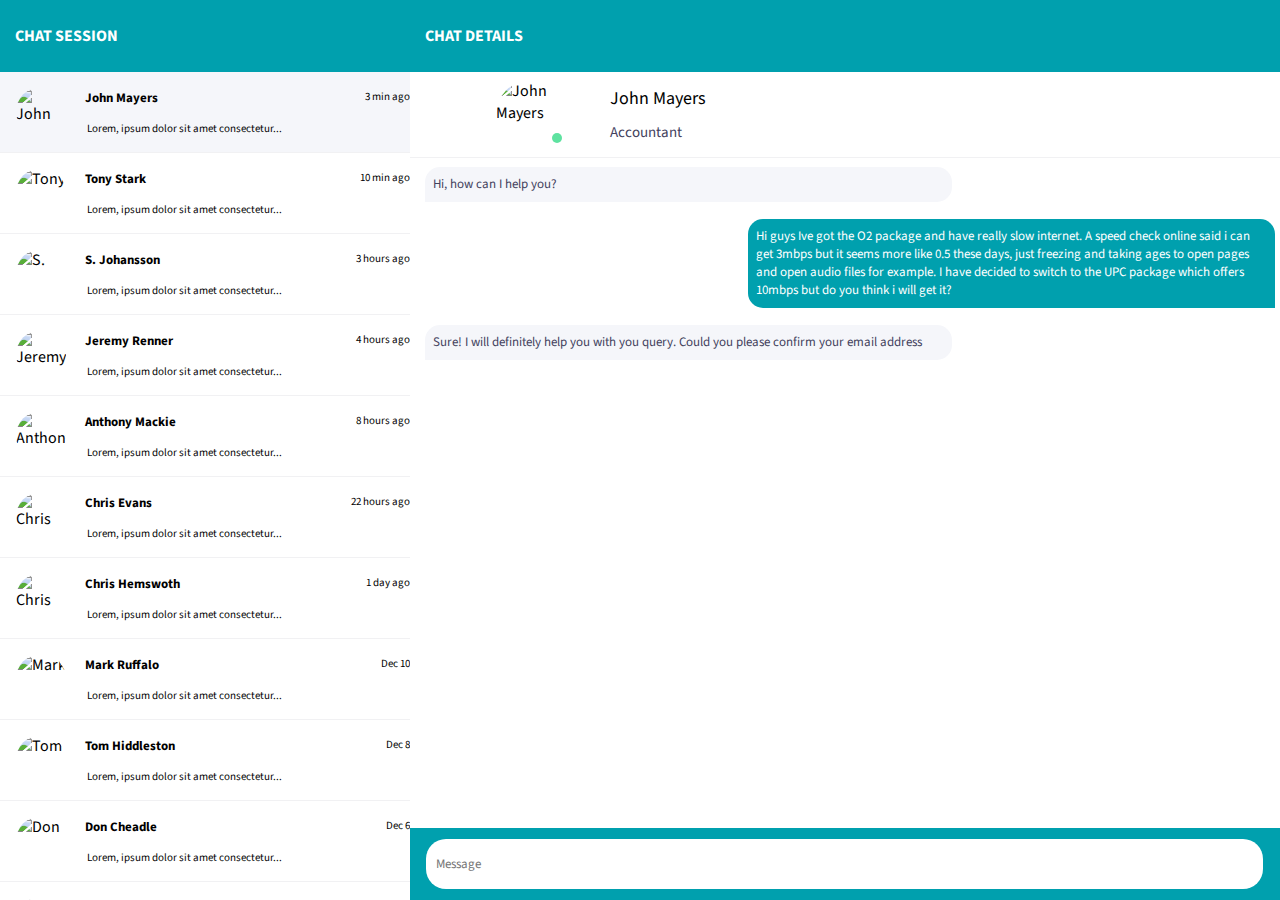
==== Enterprise Bot/index.html @ 81d66c94 "Chat app" ====
<!DOCTYPE html>
<html lang="en">
  <head>
    <meta charset="UTF-8" />
    <meta http-equiv="X-UA-Compatible" content="IE=edge" />
    <meta name="viewport" content="width=device-width, initial-scale=1.0" />
    <title>01_chatroom_chat_2_type_message</title>
    <link rel="stylesheet" href="./style.css" />
    <link rel="preconnect" href="https://fonts.googleapis.com" />
    <link rel="preconnect" href="https://fonts.gstatic.com" crossorigin />
    <link
      href="https://fonts.googleapis.com/css2?family=Source+Sans+Pro:wght@400;700&display=swap"
      rel="stylesheet"
    />
    <script
      src="https://kit.fontawesome.com/e49327de27.js"
      crossorigin="anonymous"
    ></script>
    <script defer src="./Enterprise_BOT.js"></script>
    <script src="./userData.js"></script>
  </head>

  <body>
    <div class="main">
      <div class="left">
        <header>
          <h4>CHAT SESSION</h4>
        </header>
      </div>
      <!--  Right side...................................................................... -->
      <div class="right">
        <header>
            <div class="back-btn" onclick="goBack()"><i class="fa-solid fa-arrow-left"></i></div>
          <h4>CHAT DETAILS</h4>
          <div><i class="fa-solid fa-x"></i></div>
        </header>
        <div class="chat-box">
          <div class="current-user">
            <div class="current-user-sub">
              <div class="current_avatar">
                <img
                src="https://hips.hearstapps.com/hmg-prod/images/gettyimages-942065100-copy.jpg?resize=1200:*"
                alt="John Mayers"
              />
              <div class="online"></div>
            </div>
              <div class="current_status">
                <p class="current-title">John Mayers</p>
                <p class="current-highlights">Accountant</p>
              </div>
            </div>
          </div>

          <div class="chat">
            <div class="user1-container">
              <p class="user1-mssg">Hi, how can I help you?</p>
            </div>
            <div class="user2-container">
              <p class="user2-mssg">
                Hi guys Ive got the O2 package and have really slow
                internet. A speed check online said i can get 3mbps but it seems
                more like 0.5 these days, just freezing and taking ages to open
                pages and open audio files for example. I have decided to switch
                to the UPC package which offers 10mbps but do you think i will
                get it?
              </p>
            </div>
            <div class="user1-container">
                <p class="user1-mssg">Sure! I will definitely help you with you query. Could you please confirm your email address</p>
              </div>

          </div>
        </div>
        <div class="mssg-box">
          <input type="text" placeholder="Message" />
        </div>
      </div>
    </div>
  </body>
</html>
---- Enterprise Bot/style.css ----
@import url("./variable.css");
*{
    margin: 0px;
    padding: 0px;
    font-family: 'Source Sans Pro', sans-serif;
}
.main{
    width:100%;
    display: flex;
    height: 100vh;
}
header{
    height:8vh;
    background-color: var(--my-mssg);
    color: var(--text-white);
    display: flex;
    align-items: center;
    padding:0px 15px;
}
/*  CSS for left side ...............................⬇ */
.left{
    width: 32%;
    height: 100%;
    overflow: hidden;
    overflow-y: scroll;
}
.left>header{
    position: sticky;
    top: 0;
}
.user-list{
    height: 80px;
    width: 100%;
    display: flex;
    flex-direction: column;
    justify-content: center;
    align-items: center;
    border-bottom: 1px solid var(--border);
}
.active{
    background-color: var(--selected-chat);
}
.user-list-sub{
    height: 75px;
    width: 100%;
    display: flex;
}
.avatar{
    width: 20%;
    height: 100%;
    display: flex;
    justify-content: center;
    align-items: center;
}
.avatar>img{
    height: 50px;
    width: 50px;;
    border-radius: 50%;
}
.profile-highlight{
    display: flex;
    flex-direction: column;
    justify-content: space-evenly;
    width: 80%;
    height: 100%;
}
.user-name{
    display: flex;
    justify-content: space-between;
}
.title{
    font-size: 13px;
    font-weight: bold;
    margin-left: 3px;
}
.user-name>.time{
    font-size: 11px;
}
.highlights{
    font-size: 11px;
    margin-left: 5px;
}
/*  CSS for right side ...............................⬇ */
.right{
    width: 68%;
    height: 100%;
    /* border: 1px solid red; */
    /* position: relative; */
}
.right>header{
    position: sticky;
    top: 0;
    display: flex;
    justify-content: space-between;
}
.back-btn{
    display: none;
}
.chat-box{
    height: 84vh;
}
.chat{
    /* width: 95%; */
    /* height: 84vh; */
    /* border: 1px solid black; */
    padding: 0 5px 0px 15px;
    overflow: hidden;
    overflow-y: scroll;
}
/* .chat>div{
    border: 1px solid black;
} */
.current-user{
    width: 100%;
    height: 85px;
    border-bottom: 1px solid var(--border);
    display: flex;
    justify-content: center;
    align-items: center;
}
.current-user-sub{
    height: 80px;
    width:90% ;
    /* border: 1px solid black; */
    display: flex;
    align-items: center;
}
.current_avatar{
    width: 20%;
    height: 100%;
    /* border: 1px solid black; */
    display: flex;
    align-items: center;
    justify-content: center;
    position: relative;
}
.current_avatar>img{
    height:70px;
    width:70px;
    border-radius: 50%;
    
}
.online{
    height: 10px;
    width: 10px;
    background-color: var(--online);
    border-radius: 50%;
    position: absolute;
    top: 58px;
    left: 63%;
}
.current_status{
    height: 100%;
    /* border: 1px solid black; */
    display: flex;
    flex-direction: column;
    justify-content: space-evenly;
}
.current-title{
    font-size: 18px;
}
.current-highlights{
    font-size: 15px;
    color: #43425D;
}
.user1-container{
    display: flex;
    align-items: center;

}
.user1-mssg{
    margin: 1% 0%;
    width: 60%;
    padding: 1%;
    font-size: 13px;
    background-color: var(--selected-chat);
    color: var(--text-dark);
    border-radius:15px 15px 15px 0px ;
}
.user2-container{
    display: flex;
    align-items: center;
    justify-content: flex-end;
    
}
.user2-mssg{
    margin: 1% 0%;
    color: var(--text-white);
    width: 60%;
    padding: 1%;
    font-size: 13px;
    background-color: var(--my-mssg);
    border-radius:15px 15px 0px 15px ;
}



/* CSS for input box for message............................. */
.mssg-box{
    width: 100%;
    height: 8vh;
    /* border: 1px solid black; */
    position: sticky;
    bottom: 0;
    display: flex;
    justify-content: center;
    align-items: center;
    background-color: var(--my-mssg);
}
.mssg-box>input{
    border: none;
    width: 95%;
    height: 70%;
    border-radius:20px;
    font-size: 13px;
    padding-left: 10px;
}
input:focus{
    outline: none;
    box-shadow: 0px 0px 8px navy;
}


/* CSS for scroll bar.......................................................... */
body::-webkit-scrollbar{
    display: none;
}
.left::-webkit-scrollbar{
    width: 4px;
}
.chat::-webkit-scrollbar{
    width: 10px;
}
.left::-webkit-scrollbar-track,.chat::-webkit-scrollbar-track{
    background-color: var(--border);
    
}
.left ::-webkit-scrollbar-thumb,.chat ::-webkit-scrollbar-thumb{
    border-radius: 10px;
    background-color: var(--border);
    border: 1px solid var(--border);
    background-clip:border-box ;
}
.left::-webkit-scrollbar-thumb:hover,.chat::-webkit-scrollbar-thumb:hover{
    background-color: var(--my-mssg);
}

@media screen and (max-width:600px) {
    .left{
        width: 100%;
    }
    .right{
        display: none;
    }
    .back-btn{
        display: block;
    }
}
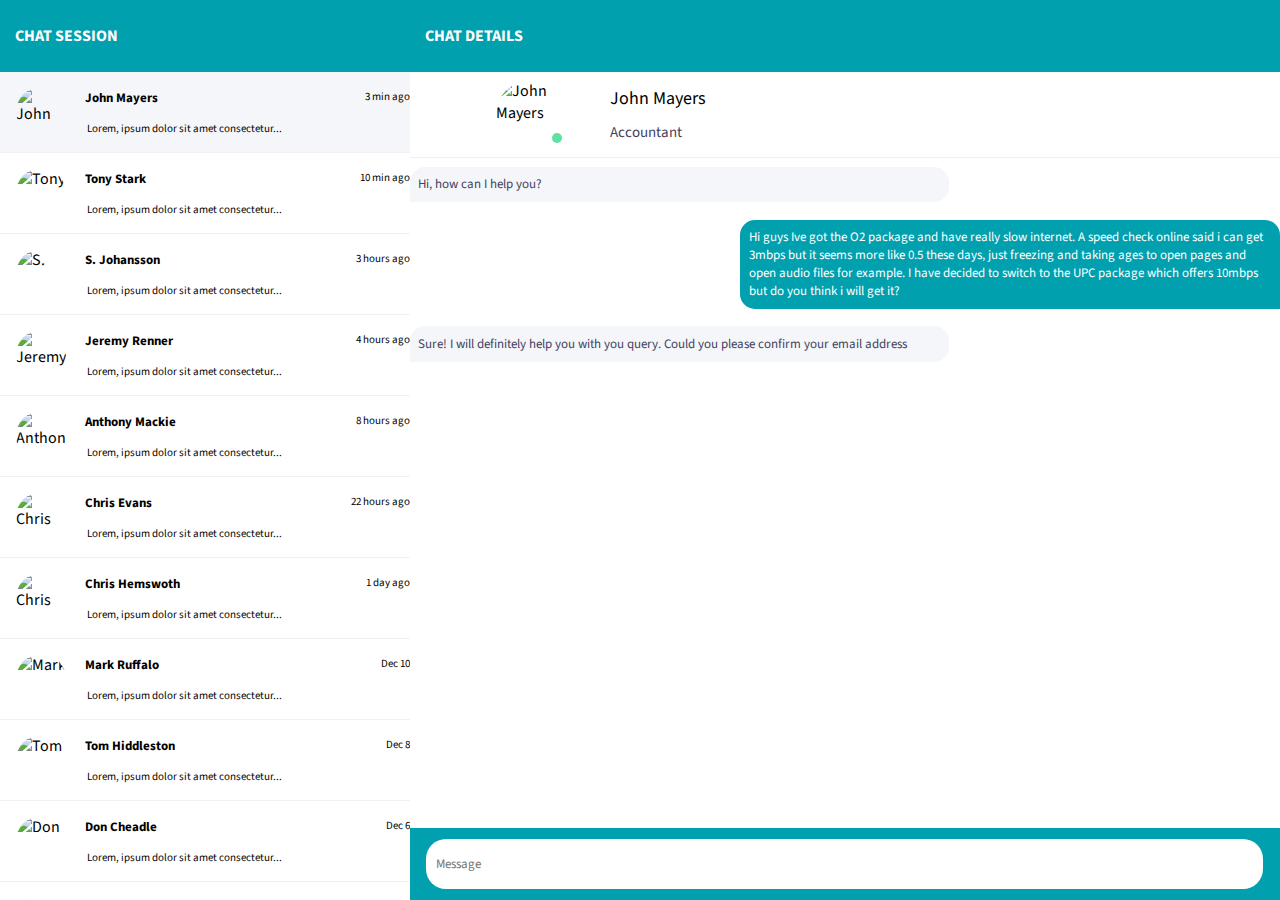
==== commit 6dcaf531: "Chat App" ====
--- a/Enterprise Bot/index.html
+++ b/Enterprise Bot/index.html
@@ -4,6 +4,10 @@
     <meta charset="UTF-8" />
     <meta http-equiv="X-UA-Compatible" content="IE=edge" />
     <meta name="viewport" content="width=device-width, initial-scale=1.0" />
+    <meta
+      http-equiv="Content-Security-Policy"
+      content="upgrade-insecure-requests"
+    />
     <title>01_chatroom_chat_2_type_message</title>
     <link rel="stylesheet" href="./style.css" />
     <link rel="preconnect" href="https://fonts.googleapis.com" />
@@ -30,7 +34,9 @@
       <!--  Right side...................................................................... -->
       <div class="right">
         <header>
-            <div class="back-btn" onclick="goBack()"><i class="fa-solid fa-arrow-left"></i></div>
+          <div class="back-btn" onclick="goBack()">
+            <i class="fa-solid fa-arrow-left"></i>
+          </div>
           <h4>CHAT DETAILS</h4>
           <div><i class="fa-solid fa-x"></i></div>
         </header>
@@ -39,11 +45,11 @@
             <div class="current-user-sub">
               <div class="current_avatar">
                 <img
-                src="https://hips.hearstapps.com/hmg-prod/images/gettyimages-942065100-copy.jpg?resize=1200:*"
-                alt="John Mayers"
-              />
-              <div class="online"></div>
-            </div>
+                  src="https://hips.hearstapps.com/hmg-prod/images/gettyimages-942065100-copy.jpg?resize=1200:*"
+                  alt="John Mayers"
+                />
+                <div class="online"></div>
+              </div>
               <div class="current_status">
                 <p class="current-title">John Mayers</p>
                 <p class="current-highlights">Accountant</p>
@@ -57,18 +63,19 @@
             </div>
             <div class="user2-container">
               <p class="user2-mssg">
-                Hi guys Ive got the O2 package and have really slow
-                internet. A speed check online said i can get 3mbps but it seems
-                more like 0.5 these days, just freezing and taking ages to open
-                pages and open audio files for example. I have decided to switch
-                to the UPC package which offers 10mbps but do you think i will
-                get it?
+                Hi guys Ive got the O2 package and have really slow internet. A
+                speed check online said i can get 3mbps but it seems more like
+                0.5 these days, just freezing and taking ages to open pages and
+                open audio files for example. I have decided to switch to the
+                UPC package which offers 10mbps but do you think i will get it?
               </p>
             </div>
             <div class="user1-container">
-                <p class="user1-mssg">Sure! I will definitely help you with you query. Could you please confirm your email address</p>
-              </div>
-
+              <p class="user1-mssg">
+                Sure! I will definitely help you with you query. Could you
+                please confirm your email address
+              </p>
+            </div>
           </div>
         </div>
         <div class="mssg-box">
--- a/Enterprise Bot/style.css
+++ b/Enterprise Bot/style.css
@@ -1,258 +1,253 @@
 @import url("./variable.css");
-*{
-    margin: 0px;
-    padding: 0px;
-    font-family: 'Source Sans Pro', sans-serif;
-}
-.main{
-    width:100%;
-    display: flex;
-    height: 100vh;
-}
-header{
-    height:8vh;
-    background-color: var(--my-mssg);
-    color: var(--text-white);
-    display: flex;
-    align-items: center;
-    padding:0px 15px;
+* {
+  margin: 0px;
+  padding: 0px;
+  font-family: "Source Sans Pro", sans-serif;
+}
+.main {
+  width: 100%;
+  display: flex;
+  height: 100vh;
+}
+header {
+  height: 8vh;
+  background-color: var(--my-mssg);
+  color: var(--text-white);
+  display: flex;
+  align-items: center;
+  padding: 0px 15px;
 }
 /*  CSS for left side ...............................⬇ */
-.left{
-    width: 32%;
-    height: 100%;
-    overflow: hidden;
-    overflow-y: scroll;
-}
-.left>header{
-    position: sticky;
-    top: 0;
-}
-.user-list{
-    height: 80px;
-    width: 100%;
-    display: flex;
-    flex-direction: column;
-    justify-content: center;
-    align-items: center;
-    border-bottom: 1px solid var(--border);
-}
-.active{
-    background-color: var(--selected-chat);
-}
-.user-list-sub{
-    height: 75px;
-    width: 100%;
-    display: flex;
-}
-.avatar{
-    width: 20%;
-    height: 100%;
-    display: flex;
-    justify-content: center;
-    align-items: center;
-}
-.avatar>img{
-    height: 50px;
-    width: 50px;;
-    border-radius: 50%;
-}
-.profile-highlight{
-    display: flex;
-    flex-direction: column;
-    justify-content: space-evenly;
-    width: 80%;
-    height: 100%;
-}
-.user-name{
-    display: flex;
-    justify-content: space-between;
-}
-.title{
-    font-size: 13px;
-    font-weight: bold;
-    margin-left: 3px;
-}
-.user-name>.time{
-    font-size: 11px;
-}
-.highlights{
-    font-size: 11px;
-    margin-left: 5px;
+.left {
+  width: 32%;
+  height: 100%;
+  overflow: hidden;
+  overflow-y: scroll;
+}
+.left > header {
+  position: sticky;
+  top: 0;
+}
+.user-list {
+  height: 80px;
+  width: 100%;
+  display: flex;
+  flex-direction: column;
+  justify-content: center;
+  align-items: center;
+  border-bottom: 1px solid var(--border);
+}
+.active {
+  background-color: var(--selected-chat);
+}
+.user-list-sub {
+  height: 75px;
+  width: 100%;
+  display: flex;
+}
+.avatar {
+  width: 20%;
+  height: 100%;
+  display: flex;
+  justify-content: center;
+  align-items: center;
+}
+.avatar > img {
+  height: 50px;
+  width: 50px;
+  border-radius: 50%;
+}
+.profile-highlight {
+  display: flex;
+  flex-direction: column;
+  justify-content: space-evenly;
+  width: 80%;
+  height: 100%;
+}
+.user-name {
+  display: flex;
+  justify-content: space-between;
+}
+.title {
+  font-size: 13px;
+  font-weight: bold;
+  margin-left: 3px;
+}
+.user-name > .time {
+  font-size: 11px;
+}
+.highlights {
+  font-size: 11px;
+  margin-left: 5px;
 }
 /*  CSS for right side ...............................⬇ */
-.right{
-    width: 68%;
-    height: 100%;
-    /* border: 1px solid red; */
-    /* position: relative; */
-}
-.right>header{
-    position: sticky;
-    top: 0;
-    display: flex;
-    justify-content: space-between;
-}
-.back-btn{
-    display: none;
-}
-.chat-box{
-    height: 84vh;
-}
-.chat{
-    /* width: 95%; */
-    /* height: 84vh; */
-    /* border: 1px solid black; */
-    padding: 0 5px 0px 15px;
-    overflow: hidden;
-    overflow-y: scroll;
-}
-/* .chat>div{
-    border: 1px solid black;
-} */
-.current-user{
-    width: 100%;
-    height: 85px;
-    border-bottom: 1px solid var(--border);
-    display: flex;
-    justify-content: center;
-    align-items: center;
-}
-.current-user-sub{
-    height: 80px;
-    width:90% ;
-    /* border: 1px solid black; */
-    display: flex;
-    align-items: center;
-}
-.current_avatar{
-    width: 20%;
-    height: 100%;
-    /* border: 1px solid black; */
-    display: flex;
-    align-items: center;
-    justify-content: center;
-    position: relative;
-}
-.current_avatar>img{
-    height:70px;
-    width:70px;
-    border-radius: 50%;
-    
-}
-.online{
-    height: 10px;
-    width: 10px;
-    background-color: var(--online);
-    border-radius: 50%;
-    position: absolute;
-    top: 58px;
-    left: 63%;
-}
-.current_status{
-    height: 100%;
-    /* border: 1px solid black; */
-    display: flex;
-    flex-direction: column;
-    justify-content: space-evenly;
-}
-.current-title{
-    font-size: 18px;
-}
-.current-highlights{
-    font-size: 15px;
-    color: #43425D;
-}
-.user1-container{
-    display: flex;
-    align-items: center;
-
-}
-.user1-mssg{
-    margin: 1% 0%;
-    width: 60%;
-    padding: 1%;
-    font-size: 13px;
-    background-color: var(--selected-chat);
-    color: var(--text-dark);
-    border-radius:15px 15px 15px 0px ;
-}
-.user2-container{
-    display: flex;
-    align-items: center;
-    justify-content: flex-end;
-    
-}
-.user2-mssg{
-    margin: 1% 0%;
-    color: var(--text-white);
-    width: 60%;
-    padding: 1%;
-    font-size: 13px;
-    background-color: var(--my-mssg);
-    border-radius:15px 15px 0px 15px ;
-}
-
-
+.right {
+  width: 68%;
+  height: 100%;
+  
+}
+.right > header {
+  position: sticky;
+  top: 0;
+  display: flex;
+  justify-content: space-between;
+}
+.back-btn {
+  display: none;
+}
+.chat-box {
+  height: 84vh;
+}
+.chat {
+  overflow: hidden;
+  overflow-y: scroll;
+  z-index: -1;
+}
+.current-user {
+  width: 100%;
+  height: 85px;
+  border-bottom: 1px solid var(--border);
+  background-color: var(--text-white);
+  position: sticky;
+  top: 8vh;
+  z-index: 2;
+  display: flex;
+  justify-content: center;
+  align-items: center;
+}
+.current-user-sub {
+  height: 80px;
+  width: 90%;
+  display: flex;
+  align-items: center;
+}
+.current_avatar {
+  width: 20%;
+  height: 100%;
+  display: flex;
+  align-items: center;
+  justify-content: center;
+  position: relative;
+}
+.current_avatar > img {
+  height: 70px;
+  width: 70px;
+  border-radius: 50%;
+}
+.online {
+  height: 10px;
+  width: 10px;
+  background-color: var(--online);
+  border-radius: 50%;
+  position: absolute;
+  top: 58px;
+  left: 63%;
+}
+.current_status {
+  height: 100%;
+  display: flex;
+  flex-direction: column;
+  justify-content: space-evenly;
+}
+.current-title {
+  font-size: 18px;
+}
+.current-highlights {
+  font-size: 15px;
+  color: #43425d;
+}
+.user1-container {
+  display: flex;
+  align-items: center;
+}
+.user1-mssg {
+  margin: 1% 0%;
+  width: 60%;
+  padding: 1%;
+  font-size: 13px;
+  background-color: var(--selected-chat);
+  color: var(--text-dark);
+  border-radius: 15px 15px 15px 0px;
+}
+.user2-container {
+  display: flex;
+  align-items: center;
+  justify-content: flex-end;
+}
+.user2-mssg {
+  margin: 1% 0%;
+  color: var(--text-white);
+  width: 60%;
+  padding: 1%;
+  font-size: 13px;
+  background-color: var(--my-mssg);
+  border-radius: 15px 15px 0px 15px;
+}
 
 /* CSS for input box for message............................. */
-.mssg-box{
-    width: 100%;
-    height: 8vh;
-    /* border: 1px solid black; */
-    position: sticky;
-    bottom: 0;
-    display: flex;
-    justify-content: center;
-    align-items: center;
-    background-color: var(--my-mssg);
-}
-.mssg-box>input{
-    border: none;
-    width: 95%;
-    height: 70%;
-    border-radius:20px;
-    font-size: 13px;
-    padding-left: 10px;
-}
-input:focus{
-    outline: none;
-    box-shadow: 0px 0px 8px navy;
-}
-
+.mssg-box {
+  width: 100%;
+  height: 8vh;
+  position: sticky;
+  bottom: 0;
+  display: flex;
+  justify-content: center;
+  align-items: center;
+  background-color: var(--my-mssg);
+}
+.mssg-box > input {
+  border: none;
+  width: 95%;
+  height: 70%;
+  border-radius: 20px;
+  font-size: 13px;
+  padding-left: 10px;
+}
+input:focus {
+  outline: none;
+  box-shadow: 0px 0px 8px navy;
+}
 
 /* CSS for scroll bar.......................................................... */
-body::-webkit-scrollbar{
+body::-webkit-scrollbar {
+  display: none;
+}
+.left::-webkit-scrollbar {
+  width: 4px;
+}
+.chat::-webkit-scrollbar {
+  width: 10px;
+}
+.left::-webkit-scrollbar-track,
+.chat::-webkit-scrollbar-track {
+  background-color: var(--border);
+}
+.left ::-webkit-scrollbar-thumb,
+.chat ::-webkit-scrollbar-thumb {
+  border-radius: 10px;
+  background-color: var(--border);
+  border: 1px solid var(--border);
+  background-clip: border-box;
+}
+.left::-webkit-scrollbar-thumb:hover,
+.chat::-webkit-scrollbar-thumb:hover {
+  background-color: var(--my-mssg);
+}
+
+@media screen and (max-width: 600px) {
+  .left {
+    width: 100%;
+  }
+  .right {
     display: none;
-}
-.left::-webkit-scrollbar{
-    width: 4px;
-}
-.chat::-webkit-scrollbar{
-    width: 10px;
-}
-.left::-webkit-scrollbar-track,.chat::-webkit-scrollbar-track{
-    background-color: var(--border);
-    
-}
-.left ::-webkit-scrollbar-thumb,.chat ::-webkit-scrollbar-thumb{
-    border-radius: 10px;
-    background-color: var(--border);
-    border: 1px solid var(--border);
-    background-clip:border-box ;
-}
-.left::-webkit-scrollbar-thumb:hover,.chat::-webkit-scrollbar-thumb:hover{
-    background-color: var(--my-mssg);
-}
-
-@media screen and (max-width:600px) {
-    .left{
-        width: 100%;
-    }
-    .right{
-        display: none;
-    }
-    .back-btn{
-        display: block;
-    }
-}+  }
+  .back-btn {
+    display: block;
+  }
+  .left::-webkit-scrollbar {
+    display: none;
+  }
+  .chat::-webkit-scrollbar {
+    display: none;
+  }
+}
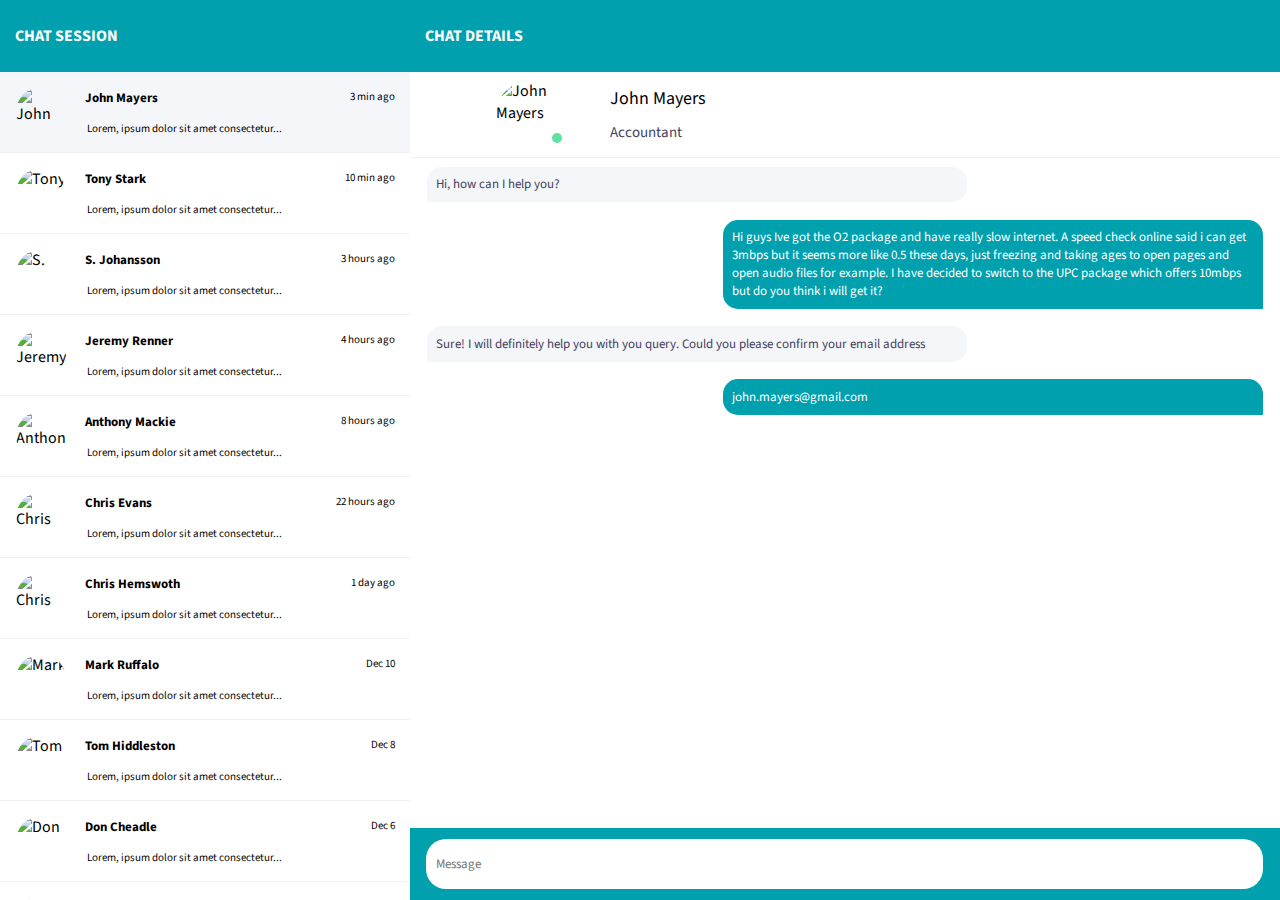
==== commit 4bd7c05c: "Chat App" ====
--- a/Enterprise Bot/index.html
+++ b/Enterprise Bot/index.html
@@ -76,6 +76,11 @@
                 please confirm your email address
               </p>
             </div>
+            <div class="user2-container">
+              <p class="user2-mssg">
+                john.mayers@gmail.com
+              </p>
+            </div>
           </div>
         </div>
         <div class="mssg-box">
--- a/Enterprise Bot/style.css
+++ b/Enterprise Bot/style.css
@@ -75,6 +75,7 @@
 }
 .user-name > .time {
   font-size: 11px;
+  margin-right: 15px;
 }
 .highlights {
   font-size: 11px;
@@ -99,6 +100,9 @@
   height: 84vh;
 }
 .chat {
+  width: 100%;
+  height: 71vh;
+  box-sizing: border-box;
   overflow: hidden;
   overflow-y: scroll;
   z-index: -1;
@@ -161,7 +165,7 @@
   align-items: center;
 }
 .user1-mssg {
-  margin: 1% 0%;
+  margin: 1% 2%;
   width: 60%;
   padding: 1%;
   font-size: 13px;
@@ -175,7 +179,7 @@
   justify-content: flex-end;
 }
 .user2-mssg {
-  margin: 1% 0%;
+  margin: 1% 2%;
   color: var(--text-white);
   width: 60%;
   padding: 1%;
@@ -209,9 +213,7 @@
 }
 
 /* CSS for scroll bar.......................................................... */
-body::-webkit-scrollbar {
-  display: none;
-}
+
 .left::-webkit-scrollbar {
   width: 4px;
 }
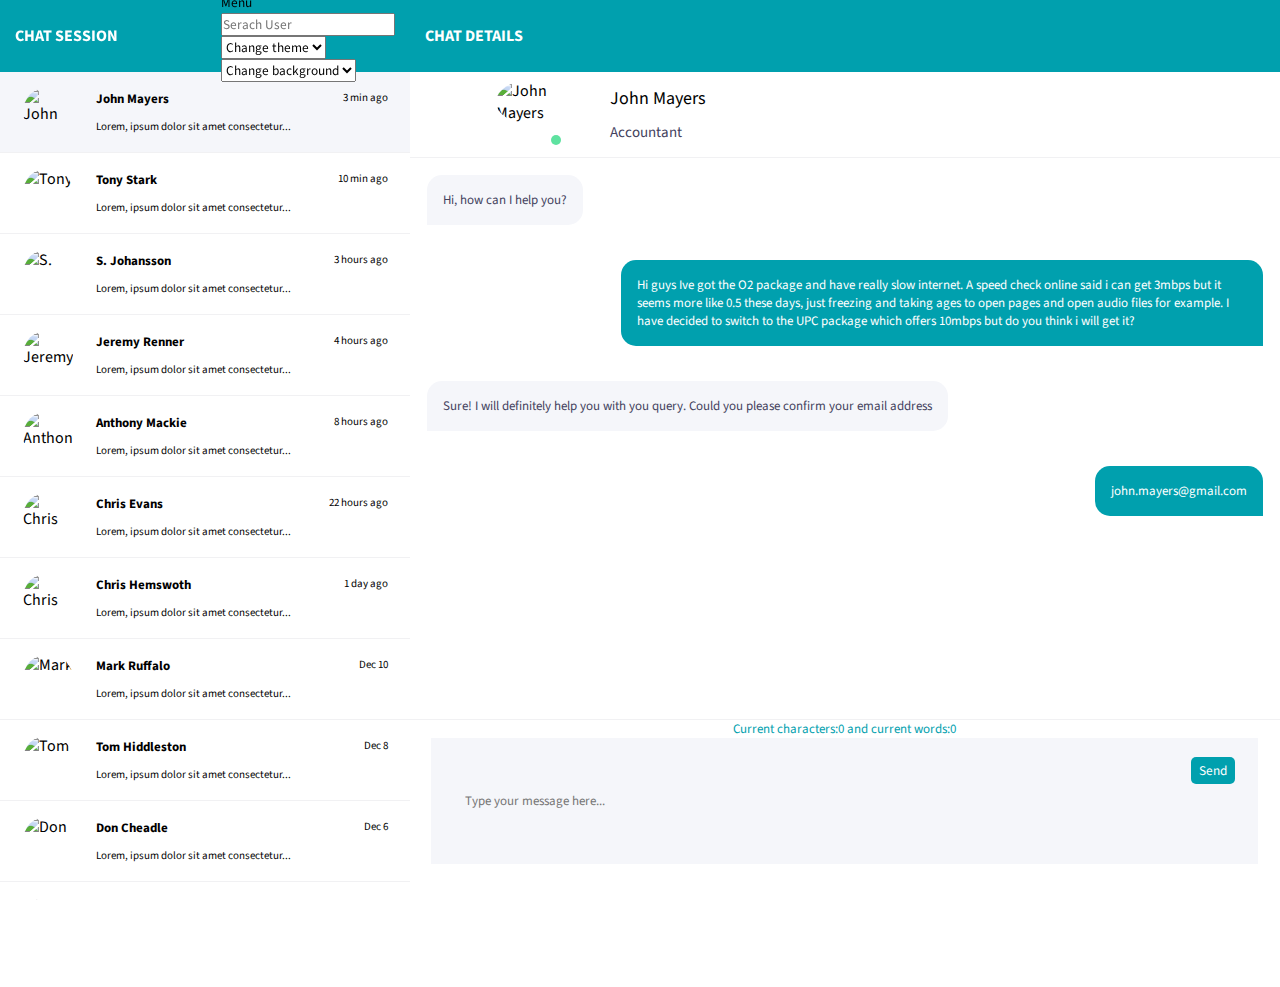
==== commit 1229420f: "changes" ====
--- a/Enterprise Bot/index.html
+++ b/Enterprise Bot/index.html
@@ -16,6 +16,8 @@
       href="https://fonts.googleapis.com/css2?family=Source+Sans+Pro:wght@400;700&display=swap"
       rel="stylesheet"
     />
+    <link href="https://cdn.jsdelivr.net/npm/bootstrap@5.0.2/dist/css/bootstrap.min.css" rel="stylesheet" integrity="sha384-EVSTQN3/azprG1Anm3QDgpJLIm9Nao0Yz1ztcQTwFspd3yD65VohhpuuCOmLASjC" crossorigin="anonymous">
+
     <script
       src="https://kit.fontawesome.com/e49327de27.js"
       crossorigin="anonymous"
@@ -27,9 +29,59 @@
   <body>
     <div class="main">
       <div class="left">
-        <header>
+        <header class="chat-session-header">
           <h4>CHAT SESSION</h4>
+          <div class="dropdown">
+            <button class="btn btn-secondary dropdown-toggle" type="button" id="dropdownMenuButton1" data-bs-toggle="dropdown" aria-expanded="false">
+              Menu
+            </button>
+            <div class="dropdown-menu" aria-labelledby="dropdownMenuButton1">
+              <div class="dropdown-item" href="#">
+                <input type="text" placeholder="Serach User" class="searchUser" oninput="serachUser(event)"/>
+              </div>
+              <div class="dropdown-item" href="#">
+                <select onchange="selectTheme(event)">
+                  <option>Change theme</option>
+                  <option>black</option>
+                  <option>red</option>
+                  <option>blue</option>
+                  <option>green</option>
+                  <option>yellow</option>
+                  <option>grey</option>
+                  <option>plum</option>
+                  <option>navy</option>
+                  <option>pink</option>
+                  <option>purple</option>
+                  <option>coral</option>
+                  <option>orange</option>
+                  <option>brown</option>
+                  <option>cyan</option>
+                  <option>maroon</option>
+                  <option>olive</option>
+
+
+
+
+
+
+
+
+                  
+                </select>
+              </div>
+              <div class="dropdown-item" href="#">
+                <select onchange="changeBg(event)">
+                  <option >Change background</option>
+                  <option >image1</option>
+                  <option >image2</option>
+                  <option >image3</option>
+                </select>
+              </div>
+            </div>
+          </div>
+
         </header>
+        <div class="userList"></div>
       </div>
       <!--  Right side...................................................................... -->
       <div class="right">
@@ -44,11 +96,14 @@
           <div class="current-user">
             <div class="current-user-sub">
               <div class="current_avatar">
-                <img
+                <span>
+                  <img
                   src="https://hips.hearstapps.com/hmg-prod/images/gettyimages-942065100-copy.jpg?resize=1200:*"
                   alt="John Mayers"
                 />
                 <div class="online"></div>
+                </span>
+                
               </div>
               <div class="current_status">
                 <p class="current-title">John Mayers</p>
@@ -84,9 +139,17 @@
           </div>
         </div>
         <div class="mssg-box">
-          <input type="text" placeholder="Message" />
+          <span class="count-char">Current characters:0 and current words:0</span>
+          <div class="text-box">
+            <input type="text" placeholder="Type your message here..." oninput="calc(event)"/>
+             <div class="send-btn-div">
+              <button class="send-btn">Send</button>
+             </div>
+          </div>
         </div>
       </div>
     </div>
+
+    <script src="https://cdn.jsdelivr.net/npm/bootstrap@5.0.2/dist/js/bootstrap.bundle.min.js" integrity="sha384-MrcW6ZMFYlzcLA8Nl+NtUVF0sA7MsXsP1UyJoMp4YLEuNSfAP+JcXn/tWtIaxVXM" crossorigin="anonymous"></script>
   </body>
 </html>
--- a/Enterprise Bot/style.css
+++ b/Enterprise Bot/style.css
@@ -4,6 +4,9 @@
   padding: 0px;
   font-family: "Source Sans Pro", sans-serif;
 }
+body{
+  overflow: hidden;
+}
 .main {
   width: 100%;
   display: flex;
@@ -19,7 +22,7 @@
 }
 /*  CSS for left side ...............................⬇ */
 .left {
-  width: 32%;
+  width: 32% ;
   height: 100%;
   overflow: hidden;
   overflow-y: scroll;
@@ -27,7 +30,22 @@
 .left > header {
   position: sticky;
   top: 0;
-}
+  display: flex;
+  justify-content: space-between;
+  align-items: center;
+
+}
+
+#dropdownMenuButton1{
+  background-color: var(--my-mssg);
+  border: none;
+  padding: 0;
+  margin: 0;
+}
+#dropdownMenuButton1:focus{
+  box-shadow: none ;
+}
+
 .user-list {
   height: 80px;
   width: 100%;
@@ -44,6 +62,8 @@
   height: 75px;
   width: 100%;
   display: flex;
+  justify-content: space-evenly;
+  align-items: center;
 }
 .avatar {
   width: 20%;
@@ -61,50 +81,57 @@
   display: flex;
   flex-direction: column;
   justify-content: space-evenly;
-  width: 80%;
-  height: 100%;
+  width: 75%;
+  height: 85%;
 }
 .user-name {
   display: flex;
   justify-content: space-between;
 }
+.profile-highlight p{
+  margin: 0;
+}
 .title {
   font-size: 13px;
   font-weight: bold;
-  margin-left: 3px;
+  
 }
 .user-name > .time {
   font-size: 11px;
   margin-right: 15px;
+  
 }
 .highlights {
   font-size: 11px;
-  margin-left: 5px;
+  
 }
 /*  CSS for right side ...............................⬇ */
 .right {
-  width: 68%;
-  height: 100%;
-  
+  width: 68% ; 
+  height: 100%;
+  box-sizing: border-box;
 }
 .right > header {
   position: sticky;
   top: 0;
   display: flex;
   justify-content: space-between;
-}
-.back-btn {
-  display: none;
+  z-index: 10;
+}
+.back-btn{
+  display:none;
 }
 .chat-box {
-  height: 84vh;
+  min-height: 72vh;
 }
 .chat {
-  width: 100%;
-  height: 71vh;
+  /* width: 100%; */
+  height: 72vh;
   box-sizing: border-box;
   overflow: hidden;
   overflow-y: scroll;
+  background-image: url("https://i.pinimg.com/originals/f5/05/24/f50524ee5f161f437400aaf215c9e12f.jpg");
+  background-size:cover;
   z-index: -1;
 }
 .current-user {
@@ -131,11 +158,15 @@
   display: flex;
   align-items: center;
   justify-content: center;
-  position: relative;
-}
-.current_avatar > img {
+}
+.current_avatar>span{
   height: 70px;
   width: 70px;
+  position: relative;
+}
+span>img {
+  height: 100%;
+  width: 100%;
   border-radius: 50%;
 }
 .online {
@@ -144,8 +175,8 @@
   background-color: var(--online);
   border-radius: 50%;
   position: absolute;
-  top: 58px;
-  left: 63%;
+  bottom: 5px;
+  left: 55px;
 }
 .current_status {
   height: 100%;
@@ -158,16 +189,16 @@
 }
 .current-highlights {
   font-size: 15px;
-  color: #43425d;
+  color: var(--text-dark);
 }
 .user1-container {
   display: flex;
   align-items: center;
 }
 .user1-mssg {
-  margin: 1% 2%;
-  width: 60%;
-  padding: 1%;
+  margin: 2% 2%;
+  max-width: 70%;
+  padding: 16px;
   font-size: 13px;
   background-color: var(--selected-chat);
   color: var(--text-dark);
@@ -179,10 +210,10 @@
   justify-content: flex-end;
 }
 .user2-mssg {
-  margin: 1% 2%;
+  margin: 2% 2%;
   color: var(--text-white);
-  width: 60%;
-  padding: 1%;
+ max-width: 70%;
+  padding: 16px;
   font-size: 13px;
   background-color: var(--my-mssg);
   border-radius: 15px 15px 0px 15px;
@@ -191,61 +222,104 @@
 /* CSS for input box for message............................. */
 .mssg-box {
   width: 100%;
-  height: 8vh;
+  height: 20vh;
   position: sticky;
   bottom: 0;
   display: flex;
-  justify-content: center;
-  align-items: center;
-  background-color: var(--my-mssg);
-}
-.mssg-box > input {
-  border: none;
+  flex-direction: column;
+  justify-content: flex-start;
+  align-items: center;
+  background-color: var(--text-white);
+  border-top:1px solid var(--border) ;
+}
+.count-char{
+  font-size: 13px;
+  color: var(--my-mssg);
+}
+.text-box{
+  background-color: var(--selected-chat);
   width: 95%;
   height: 70%;
-  border-radius: 20px;
+  display: flex;
+  justify-content: space-evenly;
+  align-items: center;
+}
+.text-box > input {
+  border: none;
+  width: 85%;
+  height: 70%;
   font-size: 13px;
   padding-left: 10px;
+  background-color: var(--selected-chat);
 }
 input:focus {
   outline: none;
-  box-shadow: 0px 0px 8px navy;
+}
+.send-btn-div{
+  height: 70%;
+}
+.send-btn{
+  background-color: var(--my-mssg);
+  border-radius: 5px;
+  color: var(--text-white);
+  border: none;
+  padding: 0.3em 0.6em;
+  font-size: smaller;
 }
 
 /* CSS for scroll bar.......................................................... */
-
+body::-webkit-scrollbar{
+  display: none;
+}
 .left::-webkit-scrollbar {
   width: 4px;
 }
 .chat::-webkit-scrollbar {
   width: 10px;
-}
-.left::-webkit-scrollbar-track,
-.chat::-webkit-scrollbar-track {
+ 
+}
+.left::-webkit-scrollbar-track
+ {
   background-color: var(--border);
 }
-.left ::-webkit-scrollbar-thumb,
-.chat ::-webkit-scrollbar-thumb {
+.chat::-webkit-scrollbar-track{
+  background-color: var(--border);
+ 
+}
+.left ::-webkit-scrollbar-thumb
+ {
   border-radius: 10px;
-  background-color: var(--border);
-  border: 1px solid var(--border);
+  background-color: var(--my-mssg);
+  border: 1px solid var(--my-mssg);
   background-clip: border-box;
-}
-.left::-webkit-scrollbar-thumb:hover,
-.chat::-webkit-scrollbar-thumb:hover {
-  background-color: var(--my-mssg);
-}
-
-@media screen and (max-width: 600px) {
+
+}
+.chat ::-webkit-scrollbar-thumb{
+  border-radius: 10px;
+  background-color: var(--my-mssg);
+  border: 10px solid var(--my-mssg);
+  background-clip: border-box;
+ 
+}
+.left::-webkit-scrollbar-thumb:hover
+ {
+  background-color: var(--my-mssg);
+}
+.chat::-webkit-scrollbar-thumb:hover{
+  background-color: var(--my-mssg);
+ 
+}
+
+@media screen and (max-width: 750px) {
   .left {
-    width: 100%;
+    width: 100% ;
   }
   .right {
-    display: none;
+    display: none ;
   }
-  .back-btn {
-    display: block;
-  }
+ .back-btn{
+  display: block;
+ }
   .left::-webkit-scrollbar {
     display: none;
   }
@@ -253,3 +327,4 @@
     display: none;
   }
 }
+
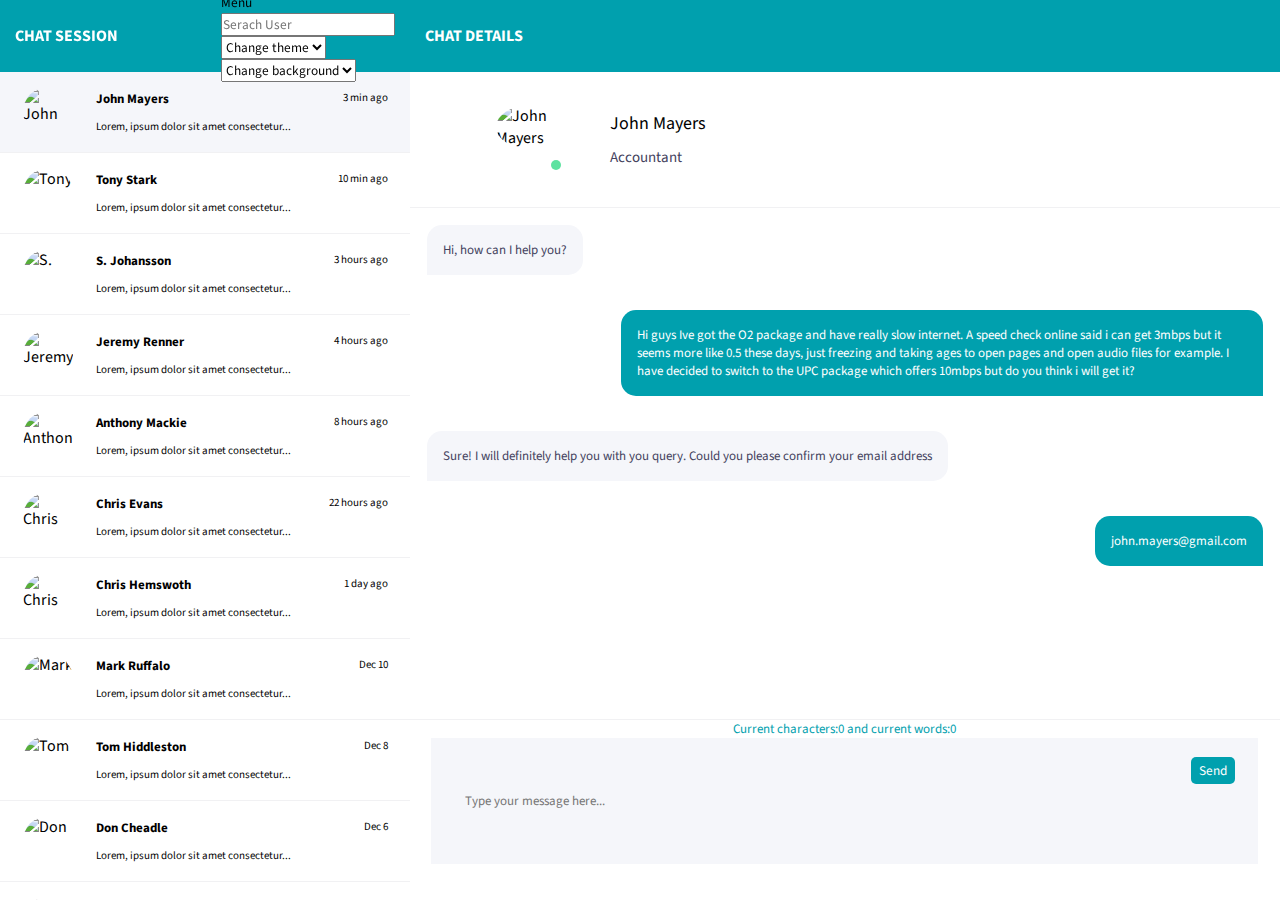
==== commit 5d2e440f: "changes" ====
--- a/Enterprise Bot/index.html
+++ b/Enterprise Bot/index.html
@@ -57,16 +57,7 @@
                   <option>brown</option>
                   <option>cyan</option>
                   <option>maroon</option>
-                  <option>olive</option>
-
-
-
-
-
-
-
-
-                  
+                  <option>olive</option> 
                 </select>
               </div>
               <div class="dropdown-item" href="#">
@@ -141,9 +132,9 @@
         <div class="mssg-box">
           <span class="count-char">Current characters:0 and current words:0</span>
           <div class="text-box">
-            <input type="text" placeholder="Type your message here..." oninput="calc(event)"/>
+            <input type="text" placeholder="Type your message here..." oninput="calc(this)" class="inpMssg"/>
              <div class="send-btn-div">
-              <button class="send-btn">Send</button>
+              <button class="send-btn" onClick="sendMssg()">Send</button>
              </div>
           </div>
         </div>
--- a/Enterprise Bot/style.css
+++ b/Enterprise Bot/style.css
@@ -126,17 +126,17 @@
 }
 .chat {
   /* width: 100%; */
-  height: 72vh;
+  height: 57vh;
   box-sizing: border-box;
   overflow: hidden;
   overflow-y: scroll;
-  background-image: url("https://i.pinimg.com/originals/f5/05/24/f50524ee5f161f437400aaf215c9e12f.jpg");
+  background-image: var(--background-img);
   background-size:cover;
   z-index: -1;
 }
 .current-user {
   width: 100%;
-  height: 85px;
+  height: 15vh;
   border-bottom: 1px solid var(--border);
   background-color: var(--text-white);
   position: sticky;
